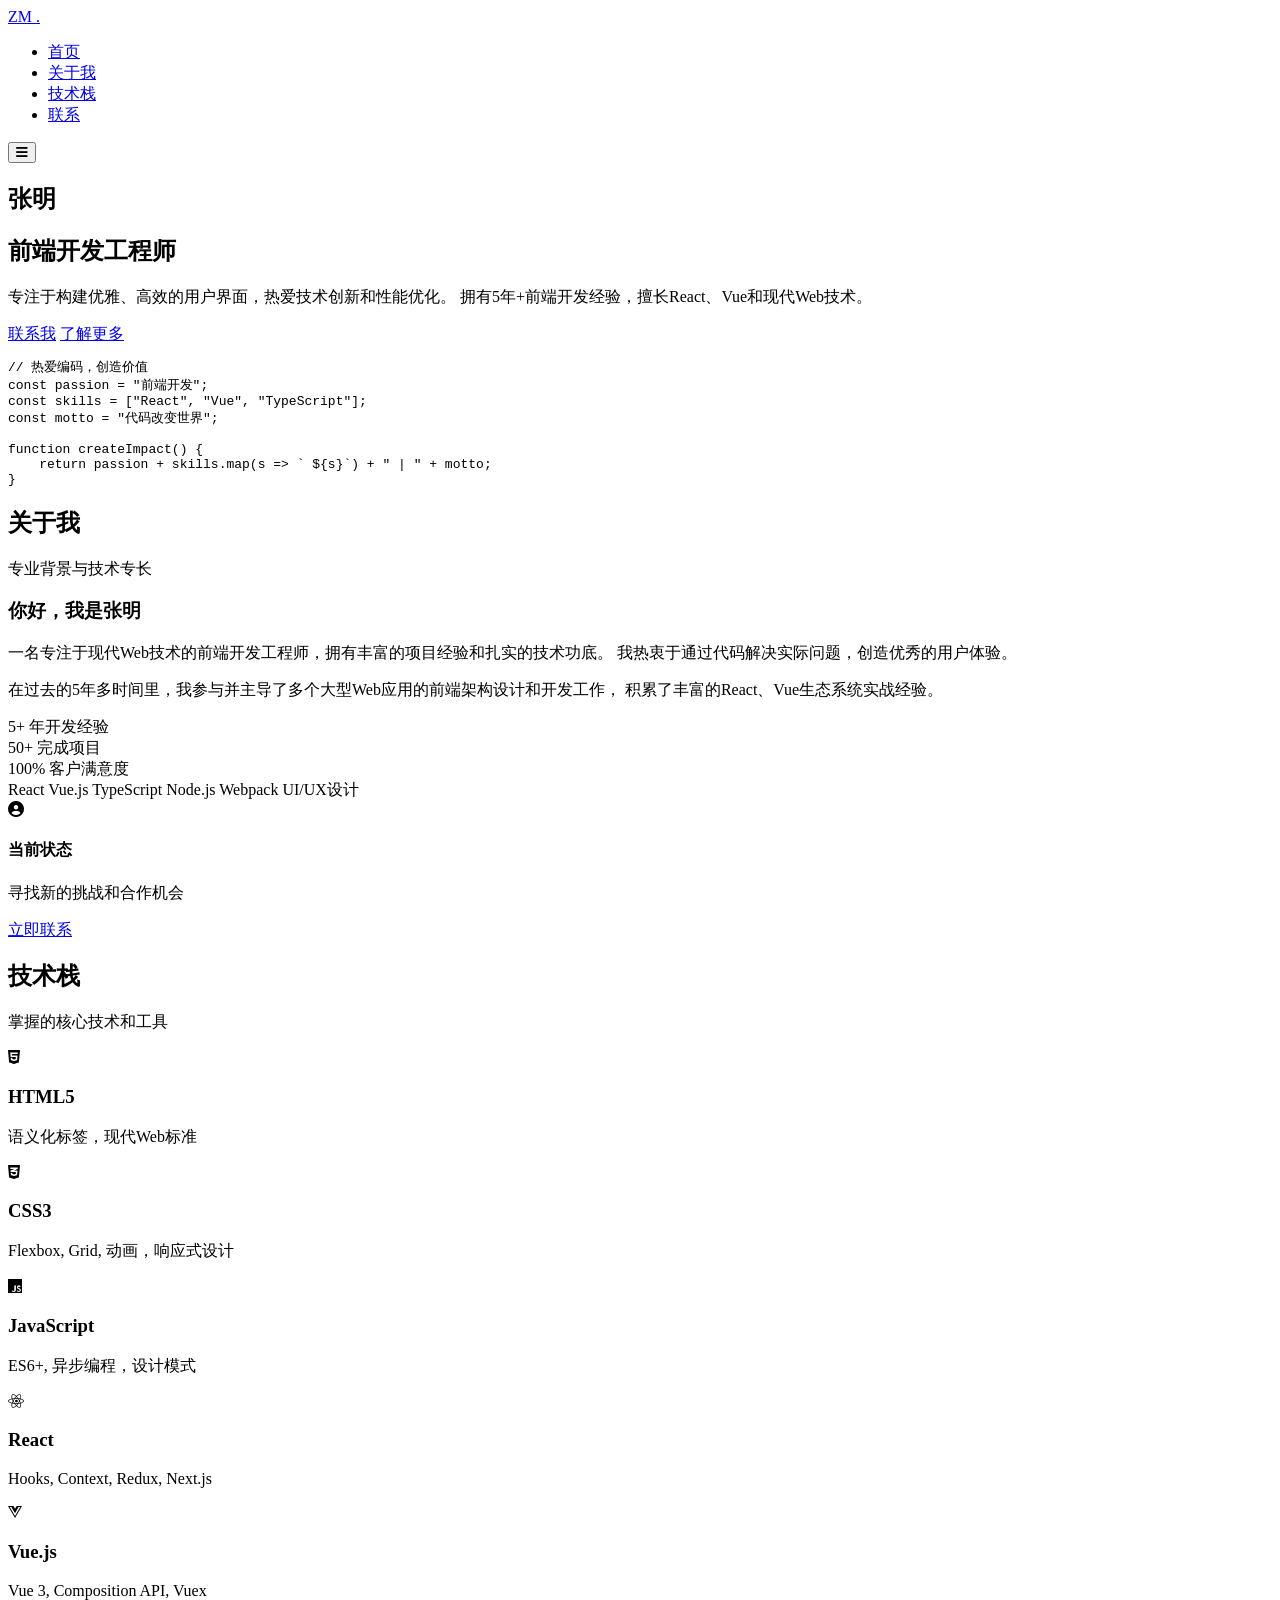
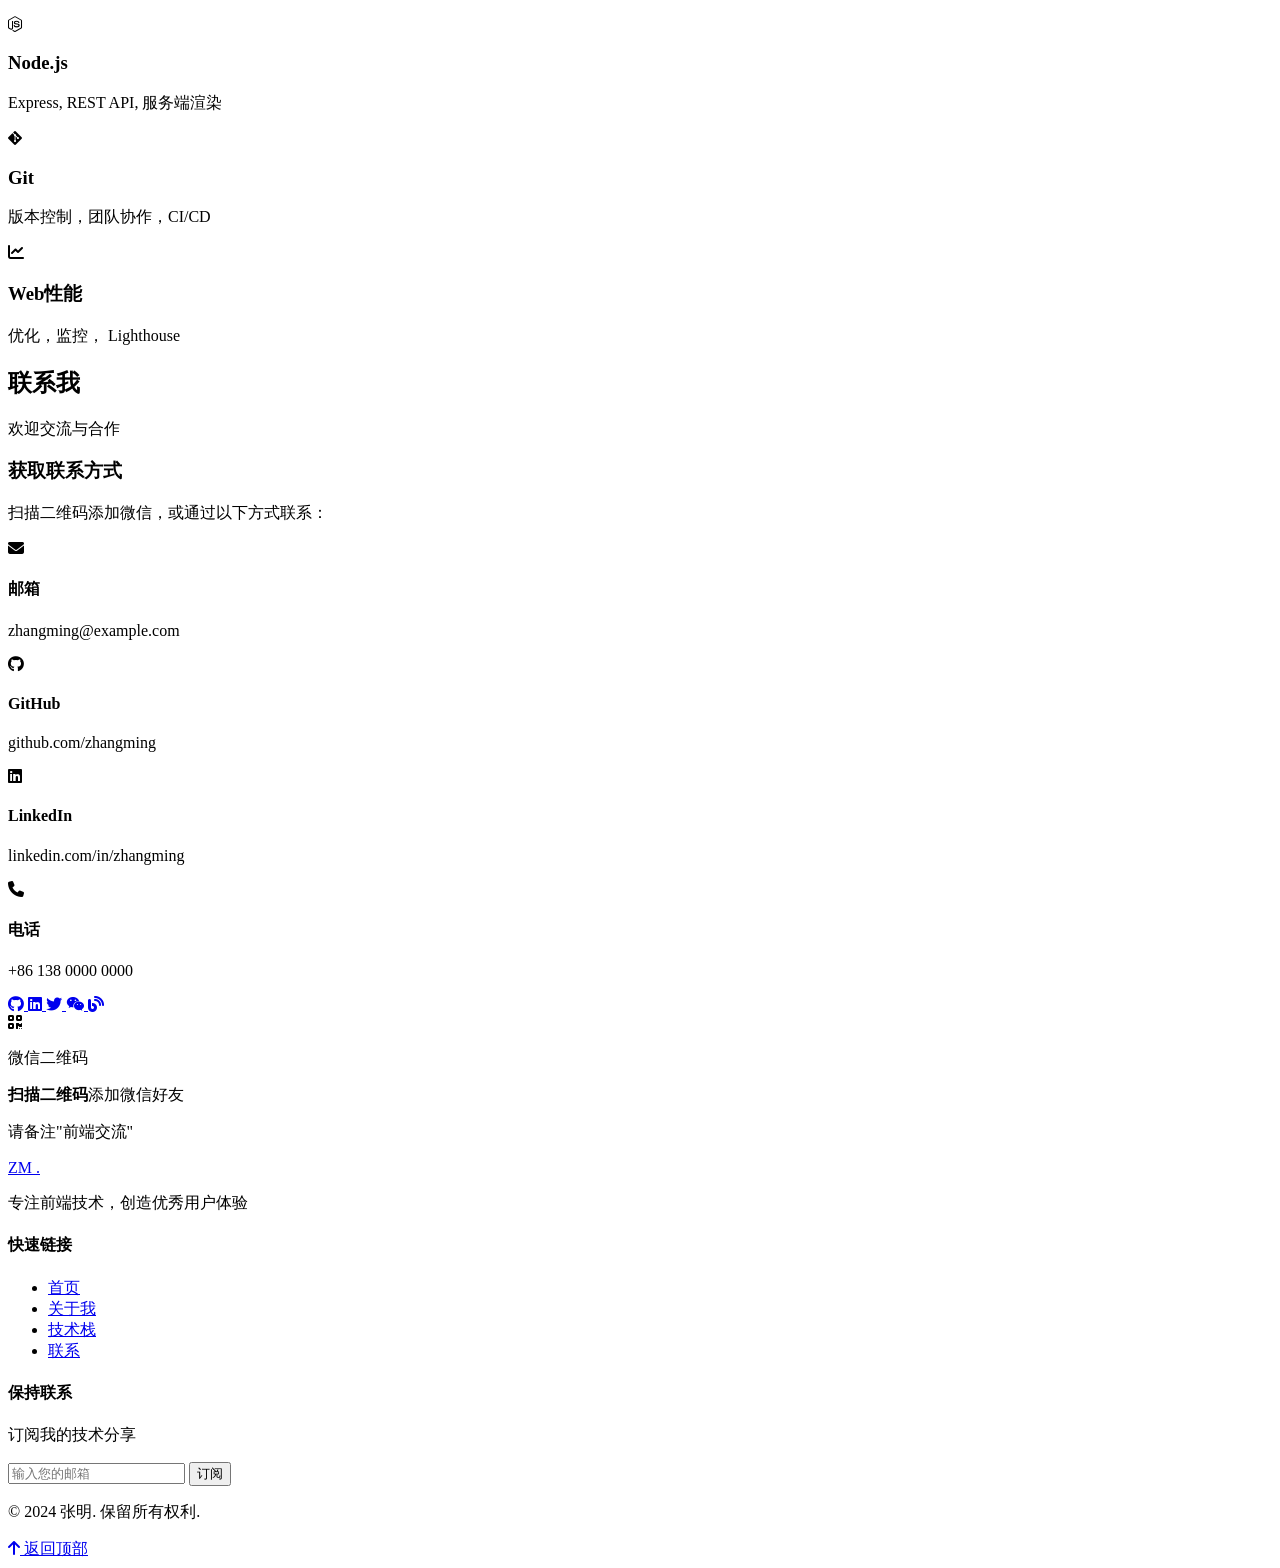
==== index.html @ f24fce8e "添加 index.html 文件" ====
<!DOCTYPE html>
<html lang="zh-CN">
<head>
    <meta charset="UTF-8">
    <meta name="viewport" content="width=device-width, initial-scale=1.0">
    <title>张明 - 前端开发工程师</title>
    <meta name="description" content="专业前端开发工程师的个人主页，展示技术能力和项目经验">
    <meta name="keywords" content="前端开发,JavaScript,React,Vue,HTML,CSS,程序员">
    <link rel="stylesheet" href="style.css">
    <link rel="stylesheet" href="https://cdnjs.cloudflare.com/ajax/libs/font-awesome/6.4.0/css/all.min.css">
    <link rel="preconnect" href="https://fonts.googleapis.com">
    <link rel="preconnect" href="https://fonts.gstatic.com" crossorigin>
    <link href="https://fonts.googleapis.com/css2?family=Inter:wght@300;400;500;600;700&family=Roboto+Mono:wght@300;400;500&display=swap" rel="stylesheet">
    <link rel="icon" type="image/x-icon" href="favicon.ico">
</head>
<body>
    <!-- 导航栏 -->
    <nav class="navbar">
        <div class="container">
            <a href="#" class="logo">
                <span class="logo-text">ZM</span>
                <span class="logo-dot">.</span>
            </a>
            <ul class="nav-menu">
                <li><a href="#home" class="nav-link">首页</a></li>
                <li><a href="#about" class="nav-link">关于我</a></li>
                <li><a href="#skills" class="nav-link">技术栈</a></li>
                <li><a href="#contact" class="nav-link">联系</a></li>
            </ul>
            <button class="menu-toggle" aria-label="切换导航菜单">
                <i class="fas fa-bars"></i>
            </button>
        </div>
    </nav>

    <!-- 英雄区域 -->
    <section id="home" class="hero">
        <div class="container">
            <div class="hero-content">
                <h1 class="hero-title">张明</h1>
                <h2 class="hero-subtitle">前端开发工程师</h2>
                <p class="hero-description">
                    专注于构建优雅、高效的用户界面，热爱技术创新和性能优化。
                    拥有5年+前端开发经验，擅长React、Vue和现代Web技术。
                </p>
                <div class="hero-buttons">
                    <a href="#contact" class="btn btn-primary">联系我</a>
                    <a href="#about" class="btn btn-secondary">了解更多</a>
                </div>
            </div>
            <div class="hero-visual">
                <div class="code-snippet">
                    <pre><code class="language-javascript">// 热爱编码，创造价值
const passion = "前端开发";
const skills = ["React", "Vue", "TypeScript"];
const motto = "代码改变世界";

function createImpact() {
    return passion + skills.map(s => ` ${s}`) + " | " + motto;
}</code></pre>
                </div>
            </div>
        </div>
    </section>

    <!-- 自我介绍板块 -->
    <section id="about" class="about section">
        <div class="container">
            <div class="section-header">
                <h2 class="section-title">关于我</h2>
                <p class="section-subtitle">专业背景与技术专长</p>
            </div>
            <div class="about-content">
                <div class="about-text">
                    <h3>你好，我是张明</h3>
                    <p>
                        一名专注于现代Web技术的前端开发工程师，拥有丰富的项目经验和扎实的技术功底。
                        我热衷于通过代码解决实际问题，创造优秀的用户体验。
                    </p>
                    <p>
                        在过去的5年多时间里，我参与并主导了多个大型Web应用的前端架构设计和开发工作，
                        积累了丰富的React、Vue生态系统实战经验。
                    </p>
                    <div class="about-stats">
                        <div class="stat">
                            <span class="stat-number">5+</span>
                            <span class="stat-label">年开发经验</span>
                        </div>
                        <div class="stat">
                            <span class="stat-number">50+</span>
                            <span class="stat-label">完成项目</span>
                        </div>
                        <div class="stat">
                            <span class="stat-number">100%</span>
                            <span class="stat-label">客户满意度</span>
                        </div>
                    </div>
                    <div class="about-skills">
                        <span class="skill-tag">React</span>
                        <span class="skill-tag">Vue.js</span>
                        <span class="skill-tag">TypeScript</span>
                        <span class="skill-tag">Node.js</span>
                        <span class="skill-tag">Webpack</span>
                        <span class="skill-tag">UI/UX设计</span>
                    </div>
                </div>
                <div class="about-image">
                    <div class="avatar-container">
                        <div class="avatar-placeholder">
                            <i class="fas fa-user-circle"></i>
                        </div>
                        <div class="avatar-info">
                            <h4>当前状态</h4>
                            <p>寻找新的挑战和合作机会</p>
                            <a href="#contact" class="btn btn-small">立即联系</a>
                        </div>
                    </div>
                </div>
            </div>
        </div>
    </section>

    <!-- 技术栈展示 -->
    <section id="skills" class="skills section">
        <div class="container">
            <div class="section-header">
                <h2 class="section-title">技术栈</h2>
                <p class="section-subtitle">掌握的核心技术和工具</p>
            </div>
            <div class="skills-grid">
                <div class="skill-card">
                    <div class="skill-icon">
                        <i class="fab fa-html5"></i>
                    </div>
                    <h3 class="skill-name">HTML5</h3>
                    <p class="skill-description">语义化标签，现代Web标准</p>
                    <div class="skill-level">
                        <div class="level-bar" style="width: 95%"></div>
                    </div>
                </div>
                <div class="skill-card">
                    <div class="skill-icon">
                        <i class="fab fa-css3-alt"></i>
                    </div>
                    <h3 class="skill-name">CSS3</h3>
                    <p class="skill-description">Flexbox, Grid, 动画，响应式设计</p>
                    <div class="skill-level">
                        <div class="level-bar" style="width: 90%"></div>
                    </div>
                </div>
                <div class="skill-card">
                    <div class="skill-icon">
                        <i class="fab fa-js"></i>
                    </div>
                    <h3 class="skill-name">JavaScript</h3>
                    <p class="skill-description">ES6+, 异步编程，设计模式</p>
                    <div class="skill-level">
                        <div class="level-bar" style="width: 92%"></div>
                    </div>
                </div>
                <div class="skill-card">
                    <div class="skill-icon">
                        <i class="fab fa-react"></i>
                    </div>
                    <h3 class="skill-name">React</h3>
                    <p class="skill-description">Hooks, Context, Redux, Next.js</p>
                    <div class="skill-level">
                        <div class="level-bar" style="width: 88%"></div>
                    </div>
                </div>
                <div class="skill-card">
                    <div class="skill-icon">
                        <i class="fab fa-vuejs"></i>
                    </div>
                    <h3 class="skill-name">Vue.js</h3>
                    <p class="skill-description">Vue 3, Composition API, Vuex</p>
                    <div class="skill-level">
                        <div class="level-bar" style="width: 85%"></div>
                    </div>
                </div>
                <div class="skill-card">
                    <div class="skill-icon">
                        <i class="fab fa-node-js"></i>
                    </div>
                    <h3 class="skill-name">Node.js</h3>
                    <p class="skill-description">Express, REST API, 服务端渲染</p>
                    <div class="skill-level">
                        <div class="level-bar" style="width: 80%"></div>
                    </div>
                </div>
                <div class="skill-card">
                    <div class="skill-icon">
                        <i class="fab fa-git-alt"></i>
                    </div>
                    <h3 class="skill-name">Git</h3>
                    <p class="skill-description">版本控制，团队协作，CI/CD</p>
                    <div class="skill-level">
                        <div class="level-bar" style="width: 90%"></div>
                    </div>
                </div>
                <div class="skill-card">
                    <div class="skill-icon">
                        <i class="fas fa-chart-line"></i>
                    </div>
                    <h3 class="skill-name">Web性能</h3>
                    <p class="skill-description">优化，监控， Lighthouse</p>
                    <div class="skill-level">
                        <div class="level-bar" style="width: 85%"></div>
                    </div>
                </div>
            </div>
        </div>
    </section>

    <!-- 联系方式 -->
    <section id="contact" class="contact section">
        <div class="container">
            <div class="section-header">
                <h2 class="section-title">联系我</h2>
                <p class="section-subtitle">欢迎交流与合作</p>
            </div>
            <div class="contact-content">
                <div class="contact-info">
                    <h3>获取联系方式</h3>
                    <p>扫描二维码添加微信，或通过以下方式联系：</p>
                    <div class="contact-methods">
                        <div class="contact-method">
                            <i class="fas fa-envelope"></i>
                            <div>
                                <h4>邮箱</h4>
                                <p>zhangming@example.com</p>
                            </div>
                        </div>
                        <div class="contact-method">
                            <i class="fab fa-github"></i>
                            <div>
                                <h4>GitHub</h4>
                                <p>github.com/zhangming</p>
                            </div>
                        </div>
                        <div class="contact-method">
                            <i class="fab fa-linkedin"></i>
                            <div>
                                <h4>LinkedIn</h4>
                                <p>linkedin.com/in/zhangming</p>
                            </div>
                        </div>
                        <div class="contact-method">
                            <i class="fas fa-phone"></i>
                            <div>
                                <h4>电话</h4>
                                <p>+86 138 0000 0000</p>
                            </div>
                        </div>
                    </div>
                    <div class="social-links">
                        <a href="#" class="social-link" aria-label="GitHub">
                            <i class="fab fa-github"></i>
                        </a>
                        <a href="#" class="social-link" aria-label="LinkedIn">
                            <i class="fab fa-linkedin"></i>
                        </a>
                        <a href="#" class="social-link" aria-label="Twitter">
                            <i class="fab fa-twitter"></i>
                        </a>
                        <a href="#" class="social-link" aria-label="WeChat">
                            <i class="fab fa-weixin"></i>
                        </a>
                        <a href="#" class="social-link" aria-label="Blog">
                            <i class="fas fa-blog"></i>
                        </a>
                    </div>
                </div>
                <div class="contact-qrcode">
                    <div class="qrcode-container">
                        <div class="qrcode-placeholder">
                            <i class="fas fa-qrcode"></i>
                            <p>微信二维码</p>
                        </div>
                        <div class="qrcode-instruction">
                            <p><strong>扫描二维码</strong>添加微信好友</p>
                            <p>请备注"前端交流"</p>
                        </div>
                    </div>
                </div>
            </div>
        </div>
    </section>

    <!-- 页脚 -->
    <footer class="footer">
        <div class="container">
            <div class="footer-content">
                <div class="footer-logo">
                    <a href="#" class="logo">
                        <span class="logo-text">ZM</span>
                        <span class="logo-dot">.</span>
                    </a>
                    <p>专注前端技术，创造优秀用户体验</p>
                </div>
                <div class="footer-links">
                    <h4>快速链接</h4>
                    <ul>
                        <li><a href="#home">首页</a></li>
                        <li><a href="#about">关于我</a></li>
                        <li><a href="#skills">技术栈</a></li>
                        <li><a href="#contact">联系</a></li>
                    </ul>
                </div>
                <div class="footer-newsletter">
                    <h4>保持联系</h4>
                    <p>订阅我的技术分享</p>
                    <form class="newsletter-form">
                        <input type="email" placeholder="输入您的邮箱" required>
                        <button type="submit">订阅</button>
                    </form>
                </div>
            </div>
            <div class="footer-bottom">
                <p>&copy; 2024 张明. 保留所有权利.</p>
                <a href="#home" class="back-to-top">
                    <i class="fas fa-arrow-up"></i> 返回顶部
                </a>
            </div>
        </div>
    </footer>

    <script src="script.js"></script>
</body>
</html>
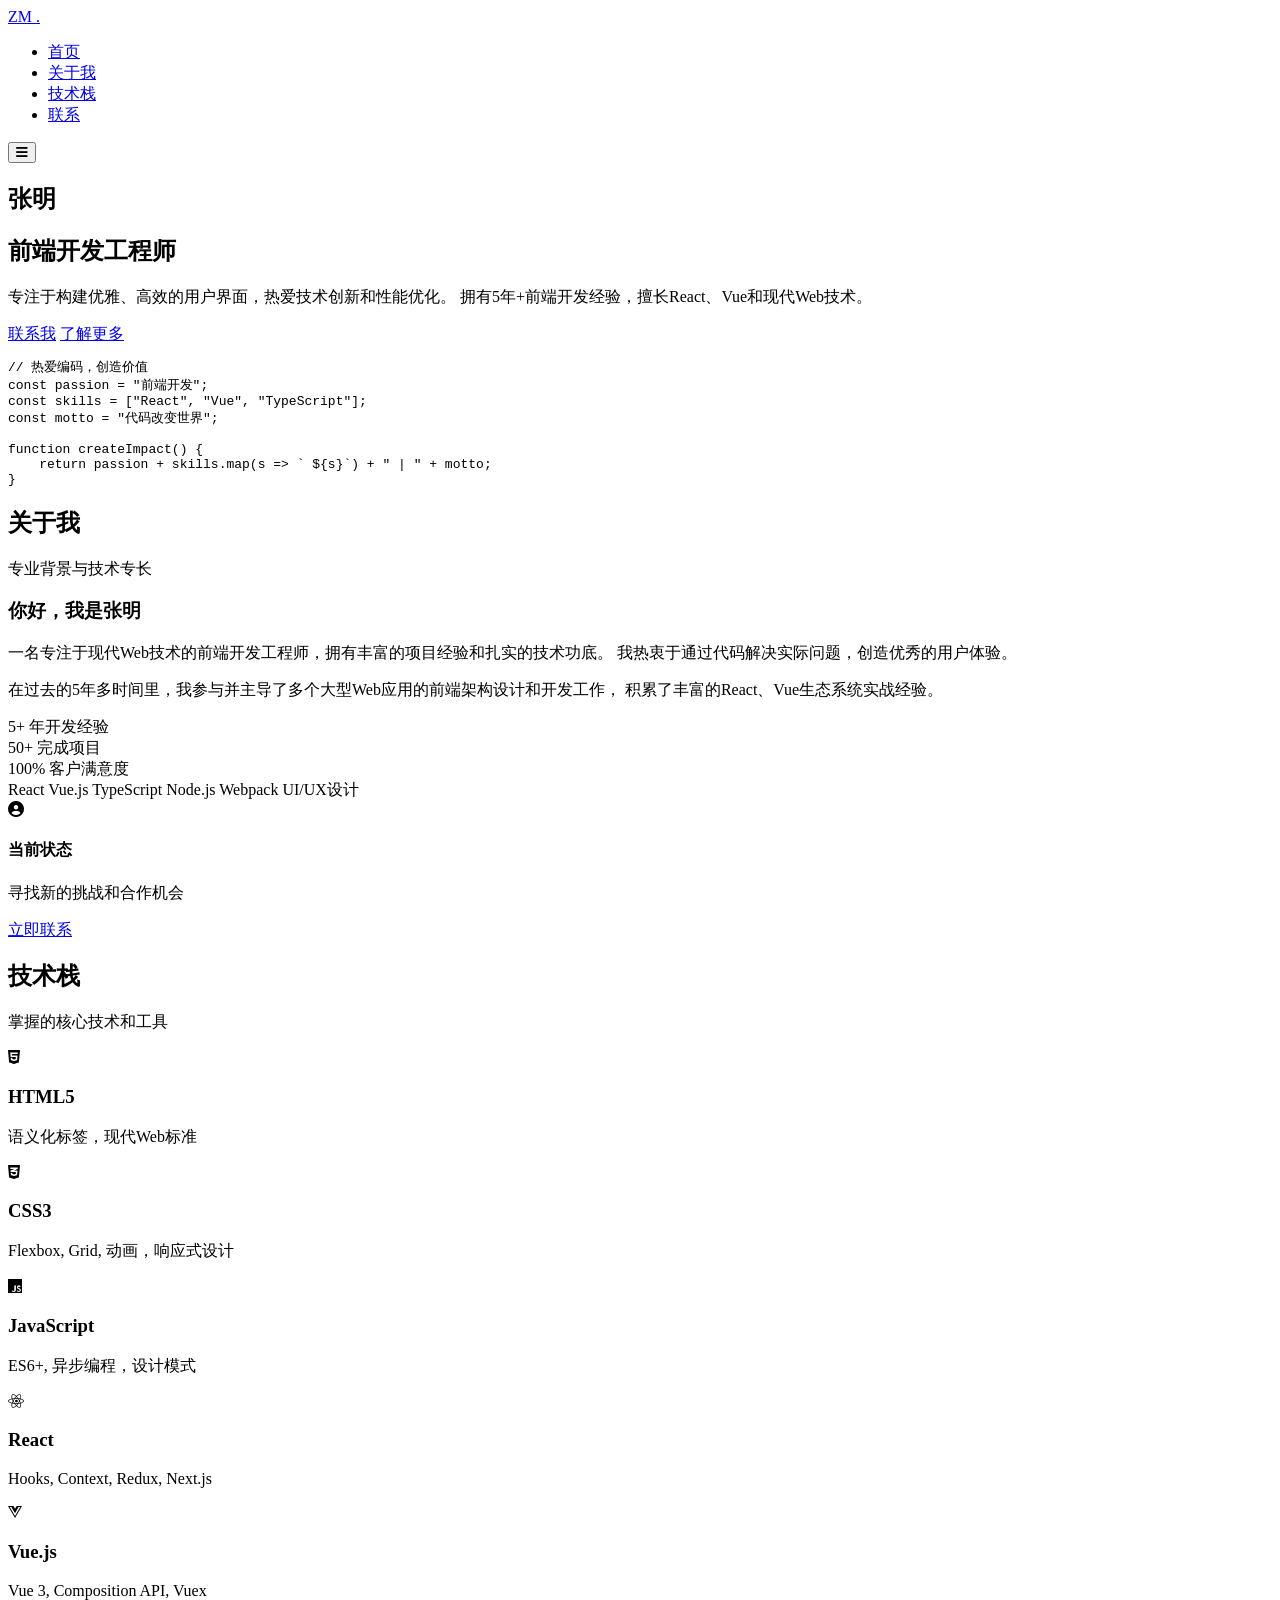
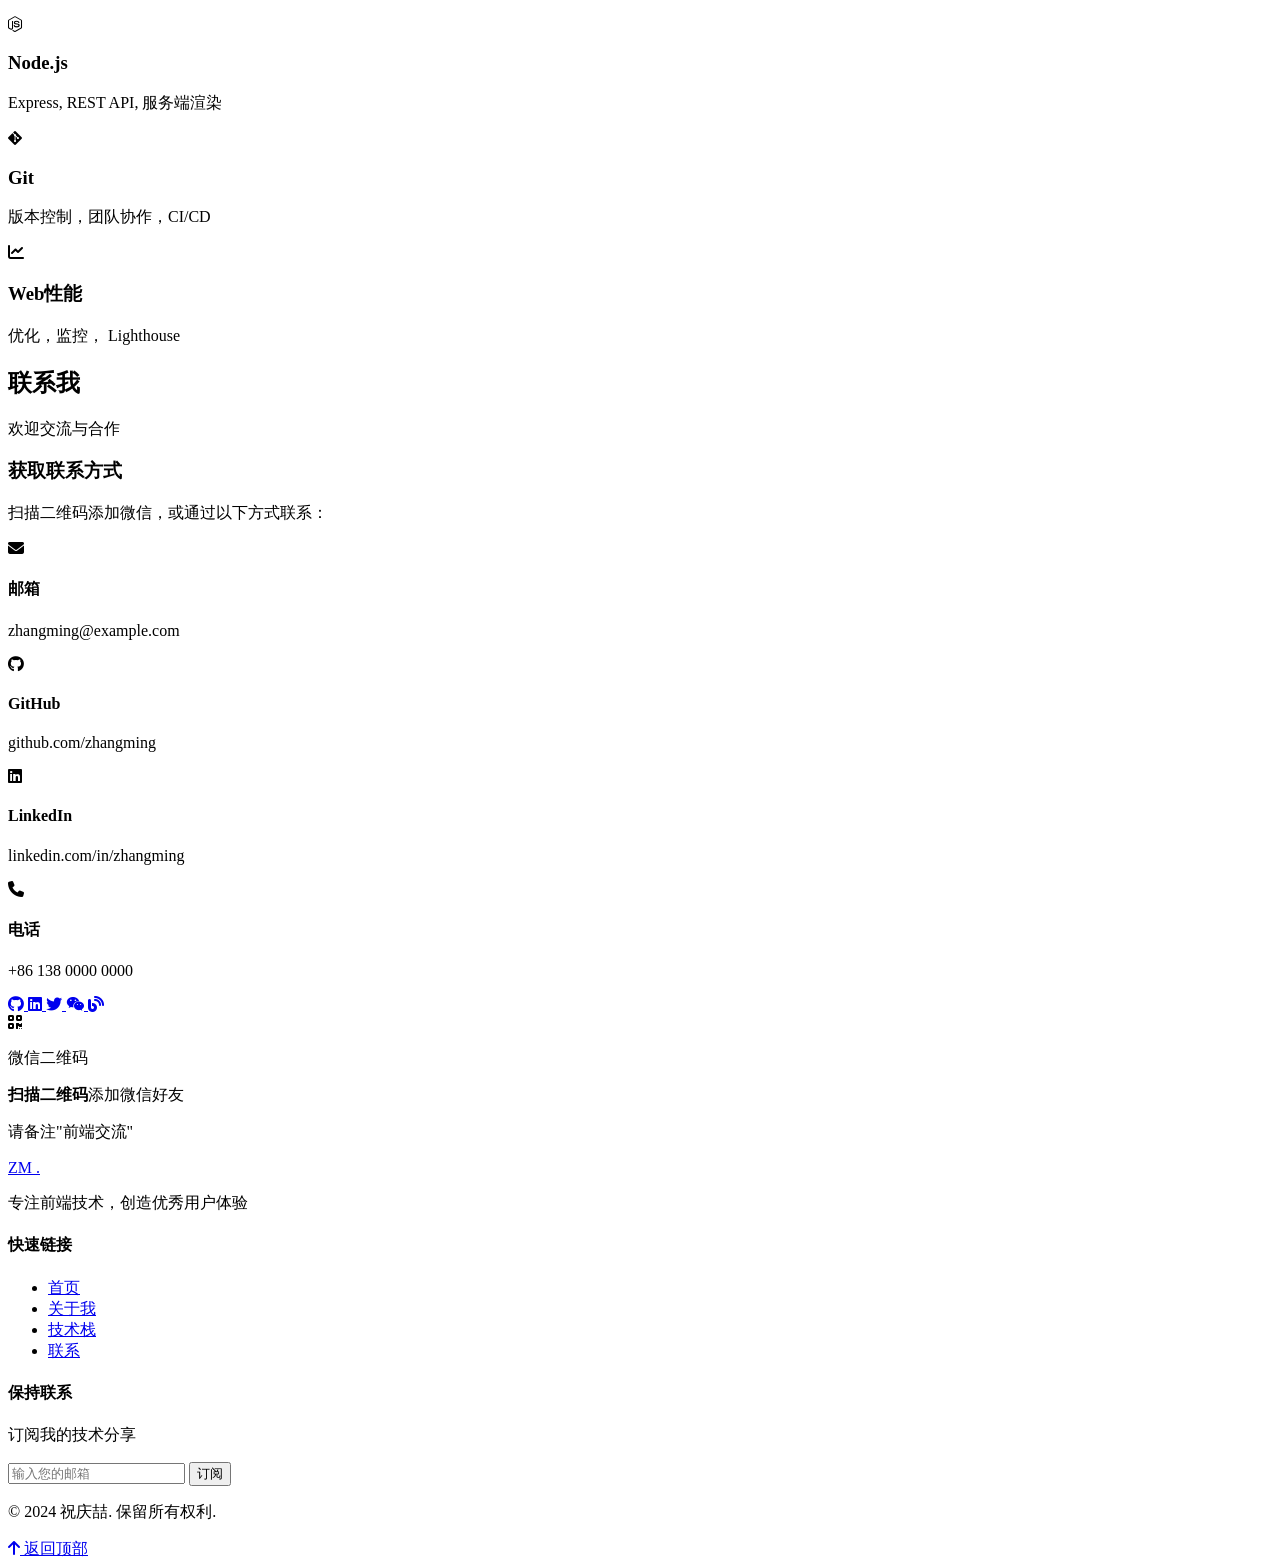
==== commit 11c1b285: "Update title and footer name in index.html" ====
--- a/index.html
+++ b/index.html
@@ -3,7 +3,7 @@
 <head>
     <meta charset="UTF-8">
     <meta name="viewport" content="width=device-width, initial-scale=1.0">
-    <title>张明 - 前端开发工程师</title>
+    <title>祝庆喆 - 前端开发工程师</title>
     <meta name="description" content="专业前端开发工程师的个人主页，展示技术能力和项目经验">
     <meta name="keywords" content="前端开发,JavaScript,React,Vue,HTML,CSS,程序员">
     <link rel="stylesheet" href="style.css">
@@ -317,7 +317,7 @@
                 </div>
             </div>
             <div class="footer-bottom">
-                <p>&copy; 2024 张明. 保留所有权利.</p>
+                <p>&copy; 2024 祝庆喆. 保留所有权利.</p>
                 <a href="#home" class="back-to-top">
                     <i class="fas fa-arrow-up"></i> 返回顶部
                 </a>
@@ -327,4 +327,4 @@
 
     <script src="script.js"></script>
 </body>
-</html>+</html>
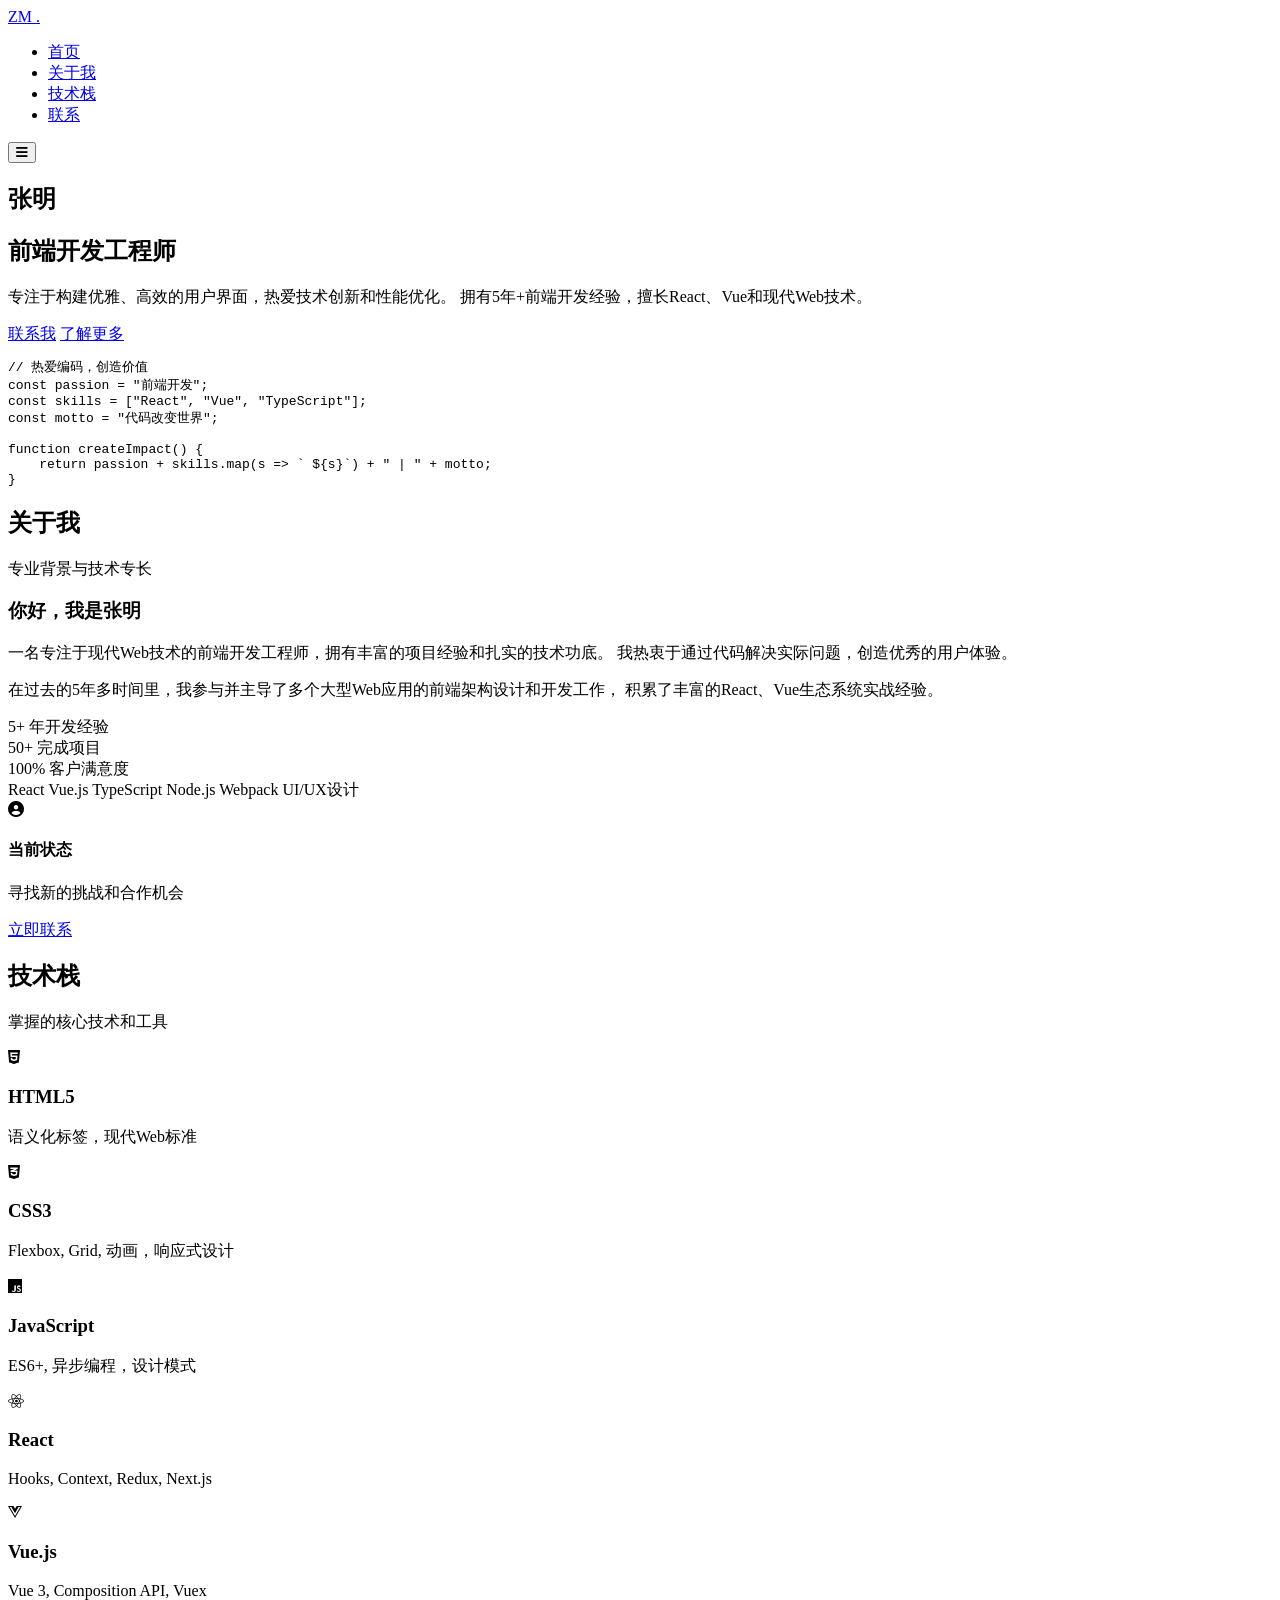
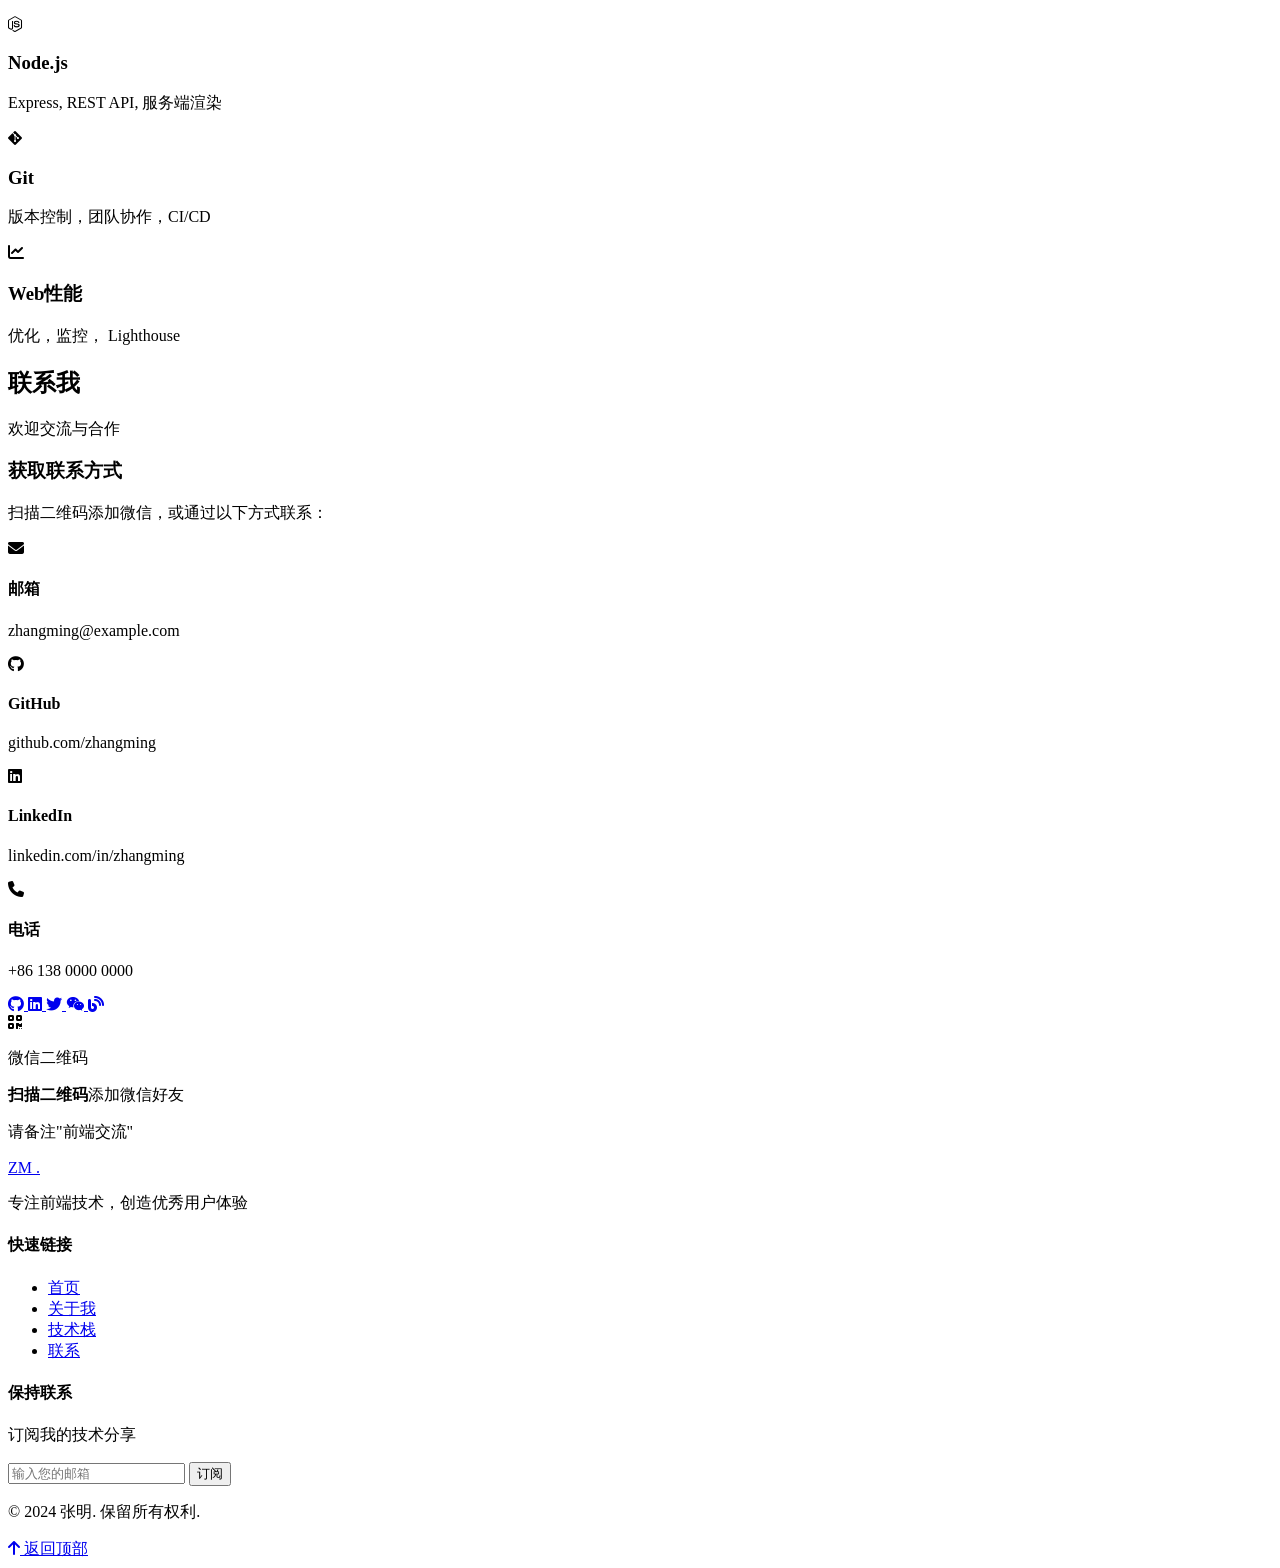
==== commit 02e5023a: "Update index.html" ====
--- a/index.html
+++ b/index.html
@@ -3,7 +3,7 @@
 <head>
     <meta charset="UTF-8">
     <meta name="viewport" content="width=device-width, initial-scale=1.0">
-    <title>祝庆喆 - 前端开发工程师</title>
+    <title>张明 - 前端开发工程师</title>
     <meta name="description" content="专业前端开发工程师的个人主页，展示技术能力和项目经验">
     <meta name="keywords" content="前端开发,JavaScript,React,Vue,HTML,CSS,程序员">
     <link rel="stylesheet" href="style.css">
@@ -317,7 +317,7 @@
                 </div>
             </div>
             <div class="footer-bottom">
-                <p>&copy; 2024 祝庆喆. 保留所有权利.</p>
+                <p>&copy; 2024 张明. 保留所有权利.</p>
                 <a href="#home" class="back-to-top">
                     <i class="fas fa-arrow-up"></i> 返回顶部
                 </a>
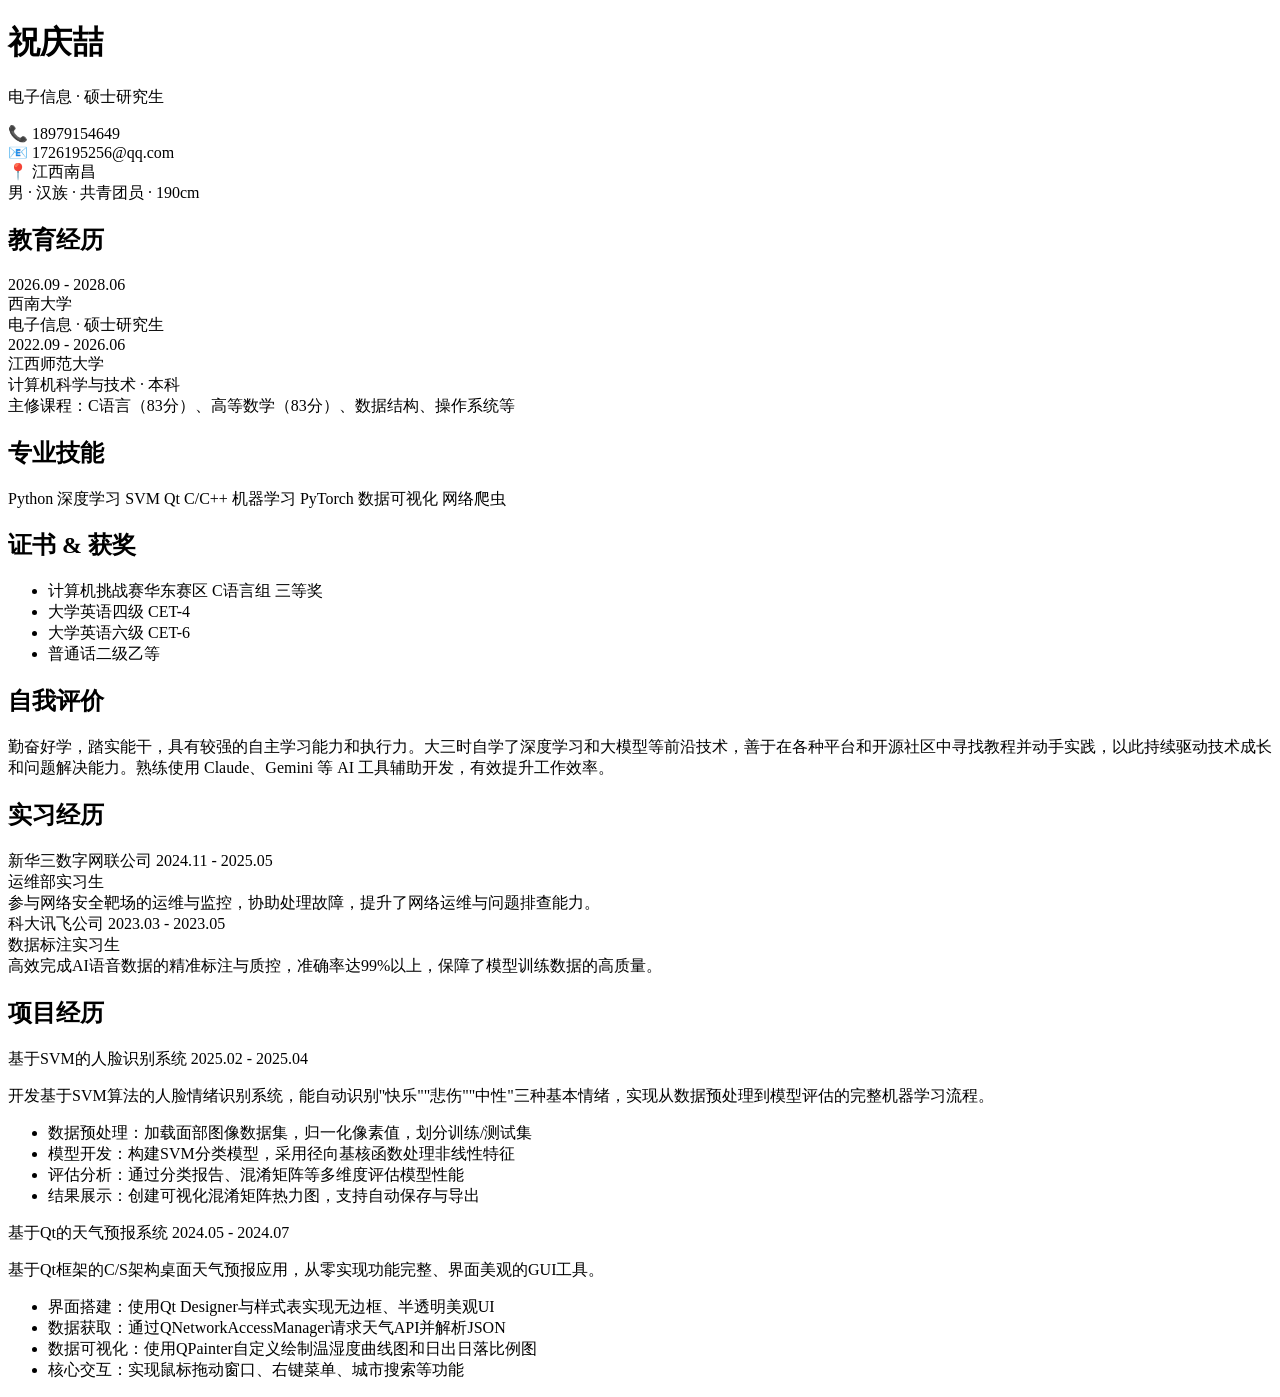
==== commit e96d2355: "完成个人简历页面" ====
--- a/index.html
+++ b/index.html
@@ -3,328 +3,150 @@
 <head>
     <meta charset="UTF-8">
     <meta name="viewport" content="width=device-width, initial-scale=1.0">
-    <title>张明 - 前端开发工程师</title>
-    <meta name="description" content="专业前端开发工程师的个人主页，展示技术能力和项目经验">
-    <meta name="keywords" content="前端开发,JavaScript,React,Vue,HTML,CSS,程序员">
+    <title>祝庆喆 - 个人简历</title>
     <link rel="stylesheet" href="style.css">
-    <link rel="stylesheet" href="https://cdnjs.cloudflare.com/ajax/libs/font-awesome/6.4.0/css/all.min.css">
-    <link rel="preconnect" href="https://fonts.googleapis.com">
-    <link rel="preconnect" href="https://fonts.gstatic.com" crossorigin>
-    <link href="https://fonts.googleapis.com/css2?family=Inter:wght@300;400;500;600;700&family=Roboto+Mono:wght@300;400;500&display=swap" rel="stylesheet">
-    <link rel="icon" type="image/x-icon" href="favicon.ico">
 </head>
 <body>
-    <!-- 导航栏 -->
-    <nav class="navbar">
-        <div class="container">
-            <a href="#" class="logo">
-                <span class="logo-text">ZM</span>
-                <span class="logo-dot">.</span>
-            </a>
-            <ul class="nav-menu">
-                <li><a href="#home" class="nav-link">首页</a></li>
-                <li><a href="#about" class="nav-link">关于我</a></li>
-                <li><a href="#skills" class="nav-link">技术栈</a></li>
-                <li><a href="#contact" class="nav-link">联系</a></li>
-            </ul>
-            <button class="menu-toggle" aria-label="切换导航菜单">
-                <i class="fas fa-bars"></i>
-            </button>
-        </div>
-    </nav>
-
-    <!-- 英雄区域 -->
-    <section id="home" class="hero">
-        <div class="container">
-            <div class="hero-content">
-                <h1 class="hero-title">张明</h1>
-                <h2 class="hero-subtitle">前端开发工程师</h2>
-                <p class="hero-description">
-                    专注于构建优雅、高效的用户界面，热爱技术创新和性能优化。
-                    拥有5年+前端开发经验，擅长React、Vue和现代Web技术。
-                </p>
-                <div class="hero-buttons">
-                    <a href="#contact" class="btn btn-primary">联系我</a>
-                    <a href="#about" class="btn btn-secondary">了解更多</a>
+    <div class="resume-container">
+        <!-- 头部 -->
+        <header class="resume-header">
+            <div class="header-left">
+                <h1 class="name">祝庆喆</h1>
+                <p class="subtitle">电子信息 · 硕士研究生</p>
+            </div>
+            <div class="header-right">
+                <div class="info-item">
+                    <span class="info-icon">📞</span>
+                    <span>18979154649</span>
+                </div>
+                <div class="info-item">
+                    <span class="info-icon">📧</span>
+                    <span>1726195256@qq.com</span>
+                </div>
+                <div class="info-item">
+                    <span class="info-icon">📍</span>
+                    <span>江西南昌</span>
+                </div>
+                <div class="info-item">
+                    <span class="info-text">男 · 汉族 · 共青团员 · 190cm</span>
                 </div>
             </div>
-            <div class="hero-visual">
-                <div class="code-snippet">
-                    <pre><code class="language-javascript">// 热爱编码，创造价值
-const passion = "前端开发";
-const skills = ["React", "Vue", "TypeScript"];
-const motto = "代码改变世界";
+        </header>
 
-function createImpact() {
-    return passion + skills.map(s => ` ${s}`) + " | " + motto;
-}</code></pre>
-                </div>
+        <div class="resume-body">
+            <!-- 左侧 -->
+            <div class="resume-left">
+                <!-- 教育经历 -->
+                <section class="section">
+                    <h2 class="section-title">教育经历</h2>
+                    <div class="edu-item">
+                        <div class="edu-period">2026.09 - 2028.06</div>
+                        <div class="edu-school">西南大学</div>
+                        <div class="edu-major">电子信息 · 硕士研究生</div>
+                    </div>
+                    <div class="edu-item">
+                        <div class="edu-period">2022.09 - 2026.06</div>
+                        <div class="edu-school">江西师范大学</div>
+                        <div class="edu-major">计算机科学与技术 · 本科</div>
+                        <div class="edu-courses">主修课程：C语言（83分）、高等数学（83分）、数据结构、操作系统等</div>
+                    </div>
+                </section>
+
+                <!-- 技能 -->
+                <section class="section">
+                    <h2 class="section-title">专业技能</h2>
+                    <div class="skills-tags">
+                        <span class="skill-tag">Python</span>
+                        <span class="skill-tag">深度学习</span>
+                        <span class="skill-tag">SVM</span>
+                        <span class="skill-tag">Qt</span>
+                        <span class="skill-tag">C/C++</span>
+                        <span class="skill-tag">机器学习</span>
+                        <span class="skill-tag">PyTorch</span>
+                        <span class="skill-tag">数据可视化</span>
+                        <span class="skill-tag">网络爬虫</span>
+                    </div>
+                </section>
+
+                <!-- 证书/获奖 -->
+                <section class="section">
+                    <h2 class="section-title">证书 & 获奖</h2>
+                    <ul class="award-list">
+                        <li>计算机挑战赛华东赛区 C语言组 三等奖</li>
+                        <li>大学英语四级 CET-4</li>
+                        <li>大学英语六级 CET-6</li>
+                        <li>普通话二级乙等</li>
+                    </ul>
+                </section>
+            </div>
+
+            <!-- 右侧 -->
+            <div class="resume-right">
+                <!-- 自我评价 -->
+                <section class="section">
+                    <h2 class="section-title">自我评价</h2>
+                    <div class="self-eval">
+                        <p>勤奋好学，踏实能干，具有较强的自主学习能力和执行力。大三时自学了深度学习和大模型等前沿技术，善于在各种平台和开源社区中寻找教程并动手实践，以此持续驱动技术成长和问题解决能力。熟练使用 Claude、Gemini 等 AI 工具辅助开发，有效提升工作效率。</p>
+                    </div>
+                </section>
+
+                <!-- 实习/工作经历 -->
+                <section class="section">
+                    <h2 class="section-title">实习经历</h2>
+                    <div class="timeline-item">
+                        <div class="timeline-header">
+                            <span class="timeline-title">新华三数字网联公司</span>
+                            <span class="timeline-date">2024.11 - 2025.05</span>
+                        </div>
+                        <div class="timeline-sub">运维部实习生</div>
+                        <div class="timeline-desc">参与网络安全靶场的运维与监控，协助处理故障，提升了网络运维与问题排查能力。</div>
+                    </div>
+                    <div class="timeline-item">
+                        <div class="timeline-header">
+                            <span class="timeline-title">科大讯飞公司</span>
+                            <span class="timeline-date">2023.03 - 2023.05</span>
+                        </div>
+                        <div class="timeline-sub">数据标注实习生</div>
+                        <div class="timeline-desc">高效完成AI语音数据的精准标注与质控，准确率达99%以上，保障了模型训练数据的高质量。</div>
+                    </div>
+                </section>
+
+                <!-- 项目经历 -->
+                <section class="section">
+                    <h2 class="section-title">项目经历</h2>
+                    <div class="timeline-item">
+                        <div class="timeline-header">
+                            <span class="timeline-title">基于SVM的人脸识别系统</span>
+                            <span class="timeline-date">2025.02 - 2025.04</span>
+                        </div>
+                        <div class="timeline-desc">
+                            <p>开发基于SVM算法的人脸情绪识别系统，能自动识别"快乐""悲伤""中性"三种基本情绪，实现从数据预处理到模型评估的完整机器学习流程。</p>
+                            <ul class="project-detail">
+                                <li>数据预处理：加载面部图像数据集，归一化像素值，划分训练/测试集</li>
+                                <li>模型开发：构建SVM分类模型，采用径向基核函数处理非线性特征</li>
+                                <li>评估分析：通过分类报告、混淆矩阵等多维度评估模型性能</li>
+                                <li>结果展示：创建可视化混淆矩阵热力图，支持自动保存与导出</li>
+                            </ul>
+                        </div>
+                    </div>
+                    <div class="timeline-item">
+                        <div class="timeline-header">
+                            <span class="timeline-title">基于Qt的天气预报系统</span>
+                            <span class="timeline-date">2024.05 - 2024.07</span>
+                        </div>
+                        <div class="timeline-desc">
+                            <p>基于Qt框架的C/S架构桌面天气预报应用，从零实现功能完整、界面美观的GUI工具。</p>
+                            <ul class="project-detail">
+                                <li>界面搭建：使用Qt Designer与样式表实现无边框、半透明美观UI</li>
+                                <li>数据获取：通过QNetworkAccessManager请求天气API并解析JSON</li>
+                                <li>数据可视化：使用QPainter自定义绘制温湿度曲线图和日出日落比例图</li>
+                                <li>核心交互：实现鼠标拖动窗口、右键菜单、城市搜索等功能</li>
+                            </ul>
+                        </div>
+                    </div>
+                </section>
             </div>
         </div>
-    </section>
-
-    <!-- 自我介绍板块 -->
-    <section id="about" class="about section">
-        <div class="container">
-            <div class="section-header">
-                <h2 class="section-title">关于我</h2>
-                <p class="section-subtitle">专业背景与技术专长</p>
-            </div>
-            <div class="about-content">
-                <div class="about-text">
-                    <h3>你好，我是张明</h3>
-                    <p>
-                        一名专注于现代Web技术的前端开发工程师，拥有丰富的项目经验和扎实的技术功底。
-                        我热衷于通过代码解决实际问题，创造优秀的用户体验。
-                    </p>
-                    <p>
-                        在过去的5年多时间里，我参与并主导了多个大型Web应用的前端架构设计和开发工作，
-                        积累了丰富的React、Vue生态系统实战经验。
-                    </p>
-                    <div class="about-stats">
-                        <div class="stat">
-                            <span class="stat-number">5+</span>
-                            <span class="stat-label">年开发经验</span>
-                        </div>
-                        <div class="stat">
-                            <span class="stat-number">50+</span>
-                            <span class="stat-label">完成项目</span>
-                        </div>
-                        <div class="stat">
-                            <span class="stat-number">100%</span>
-                            <span class="stat-label">客户满意度</span>
-                        </div>
-                    </div>
-                    <div class="about-skills">
-                        <span class="skill-tag">React</span>
-                        <span class="skill-tag">Vue.js</span>
-                        <span class="skill-tag">TypeScript</span>
-                        <span class="skill-tag">Node.js</span>
-                        <span class="skill-tag">Webpack</span>
-                        <span class="skill-tag">UI/UX设计</span>
-                    </div>
-                </div>
-                <div class="about-image">
-                    <div class="avatar-container">
-                        <div class="avatar-placeholder">
-                            <i class="fas fa-user-circle"></i>
-                        </div>
-                        <div class="avatar-info">
-                            <h4>当前状态</h4>
-                            <p>寻找新的挑战和合作机会</p>
-                            <a href="#contact" class="btn btn-small">立即联系</a>
-                        </div>
-                    </div>
-                </div>
-            </div>
-        </div>
-    </section>
-
-    <!-- 技术栈展示 -->
-    <section id="skills" class="skills section">
-        <div class="container">
-            <div class="section-header">
-                <h2 class="section-title">技术栈</h2>
-                <p class="section-subtitle">掌握的核心技术和工具</p>
-            </div>
-            <div class="skills-grid">
-                <div class="skill-card">
-                    <div class="skill-icon">
-                        <i class="fab fa-html5"></i>
-                    </div>
-                    <h3 class="skill-name">HTML5</h3>
-                    <p class="skill-description">语义化标签，现代Web标准</p>
-                    <div class="skill-level">
-                        <div class="level-bar" style="width: 95%"></div>
-                    </div>
-                </div>
-                <div class="skill-card">
-                    <div class="skill-icon">
-                        <i class="fab fa-css3-alt"></i>
-                    </div>
-                    <h3 class="skill-name">CSS3</h3>
-                    <p class="skill-description">Flexbox, Grid, 动画，响应式设计</p>
-                    <div class="skill-level">
-                        <div class="level-bar" style="width: 90%"></div>
-                    </div>
-                </div>
-                <div class="skill-card">
-                    <div class="skill-icon">
-                        <i class="fab fa-js"></i>
-                    </div>
-                    <h3 class="skill-name">JavaScript</h3>
-                    <p class="skill-description">ES6+, 异步编程，设计模式</p>
-                    <div class="skill-level">
-                        <div class="level-bar" style="width: 92%"></div>
-                    </div>
-                </div>
-                <div class="skill-card">
-                    <div class="skill-icon">
-                        <i class="fab fa-react"></i>
-                    </div>
-                    <h3 class="skill-name">React</h3>
-                    <p class="skill-description">Hooks, Context, Redux, Next.js</p>
-                    <div class="skill-level">
-                        <div class="level-bar" style="width: 88%"></div>
-                    </div>
-                </div>
-                <div class="skill-card">
-                    <div class="skill-icon">
-                        <i class="fab fa-vuejs"></i>
-                    </div>
-                    <h3 class="skill-name">Vue.js</h3>
-                    <p class="skill-description">Vue 3, Composition API, Vuex</p>
-                    <div class="skill-level">
-                        <div class="level-bar" style="width: 85%"></div>
-                    </div>
-                </div>
-                <div class="skill-card">
-                    <div class="skill-icon">
-                        <i class="fab fa-node-js"></i>
-                    </div>
-                    <h3 class="skill-name">Node.js</h3>
-                    <p class="skill-description">Express, REST API, 服务端渲染</p>
-                    <div class="skill-level">
-                        <div class="level-bar" style="width: 80%"></div>
-                    </div>
-                </div>
-                <div class="skill-card">
-                    <div class="skill-icon">
-                        <i class="fab fa-git-alt"></i>
-                    </div>
-                    <h3 class="skill-name">Git</h3>
-                    <p class="skill-description">版本控制，团队协作，CI/CD</p>
-                    <div class="skill-level">
-                        <div class="level-bar" style="width: 90%"></div>
-                    </div>
-                </div>
-                <div class="skill-card">
-                    <div class="skill-icon">
-                        <i class="fas fa-chart-line"></i>
-                    </div>
-                    <h3 class="skill-name">Web性能</h3>
-                    <p class="skill-description">优化，监控， Lighthouse</p>
-                    <div class="skill-level">
-                        <div class="level-bar" style="width: 85%"></div>
-                    </div>
-                </div>
-            </div>
-        </div>
-    </section>
-
-    <!-- 联系方式 -->
-    <section id="contact" class="contact section">
-        <div class="container">
-            <div class="section-header">
-                <h2 class="section-title">联系我</h2>
-                <p class="section-subtitle">欢迎交流与合作</p>
-            </div>
-            <div class="contact-content">
-                <div class="contact-info">
-                    <h3>获取联系方式</h3>
-                    <p>扫描二维码添加微信，或通过以下方式联系：</p>
-                    <div class="contact-methods">
-                        <div class="contact-method">
-                            <i class="fas fa-envelope"></i>
-                            <div>
-                                <h4>邮箱</h4>
-                                <p>zhangming@example.com</p>
-                            </div>
-                        </div>
-                        <div class="contact-method">
-                            <i class="fab fa-github"></i>
-                            <div>
-                                <h4>GitHub</h4>
-                                <p>github.com/zhangming</p>
-                            </div>
-                        </div>
-                        <div class="contact-method">
-                            <i class="fab fa-linkedin"></i>
-                            <div>
-                                <h4>LinkedIn</h4>
-                                <p>linkedin.com/in/zhangming</p>
-                            </div>
-                        </div>
-                        <div class="contact-method">
-                            <i class="fas fa-phone"></i>
-                            <div>
-                                <h4>电话</h4>
-                                <p>+86 138 0000 0000</p>
-                            </div>
-                        </div>
-                    </div>
-                    <div class="social-links">
-                        <a href="#" class="social-link" aria-label="GitHub">
-                            <i class="fab fa-github"></i>
-                        </a>
-                        <a href="#" class="social-link" aria-label="LinkedIn">
-                            <i class="fab fa-linkedin"></i>
-                        </a>
-                        <a href="#" class="social-link" aria-label="Twitter">
-                            <i class="fab fa-twitter"></i>
-                        </a>
-                        <a href="#" class="social-link" aria-label="WeChat">
-                            <i class="fab fa-weixin"></i>
-                        </a>
-                        <a href="#" class="social-link" aria-label="Blog">
-                            <i class="fas fa-blog"></i>
-                        </a>
-                    </div>
-                </div>
-                <div class="contact-qrcode">
-                    <div class="qrcode-container">
-                        <div class="qrcode-placeholder">
-                            <i class="fas fa-qrcode"></i>
-                            <p>微信二维码</p>
-                        </div>
-                        <div class="qrcode-instruction">
-                            <p><strong>扫描二维码</strong>添加微信好友</p>
-                            <p>请备注"前端交流"</p>
-                        </div>
-                    </div>
-                </div>
-            </div>
-        </div>
-    </section>
-
-    <!-- 页脚 -->
-    <footer class="footer">
-        <div class="container">
-            <div class="footer-content">
-                <div class="footer-logo">
-                    <a href="#" class="logo">
-                        <span class="logo-text">ZM</span>
-                        <span class="logo-dot">.</span>
-                    </a>
-                    <p>专注前端技术，创造优秀用户体验</p>
-                </div>
-                <div class="footer-links">
-                    <h4>快速链接</h4>
-                    <ul>
-                        <li><a href="#home">首页</a></li>
-                        <li><a href="#about">关于我</a></li>
-                        <li><a href="#skills">技术栈</a></li>
-                        <li><a href="#contact">联系</a></li>
-                    </ul>
-                </div>
-                <div class="footer-newsletter">
-                    <h4>保持联系</h4>
-                    <p>订阅我的技术分享</p>
-                    <form class="newsletter-form">
-                        <input type="email" placeholder="输入您的邮箱" required>
-                        <button type="submit">订阅</button>
-                    </form>
-                </div>
-            </div>
-            <div class="footer-bottom">
-                <p>&copy; 2024 张明. 保留所有权利.</p>
-                <a href="#home" class="back-to-top">
-                    <i class="fas fa-arrow-up"></i> 返回顶部
-                </a>
-            </div>
-        </div>
-    </footer>
-
-    <script src="script.js"></script>
+    </div>
 </body>
 </html>
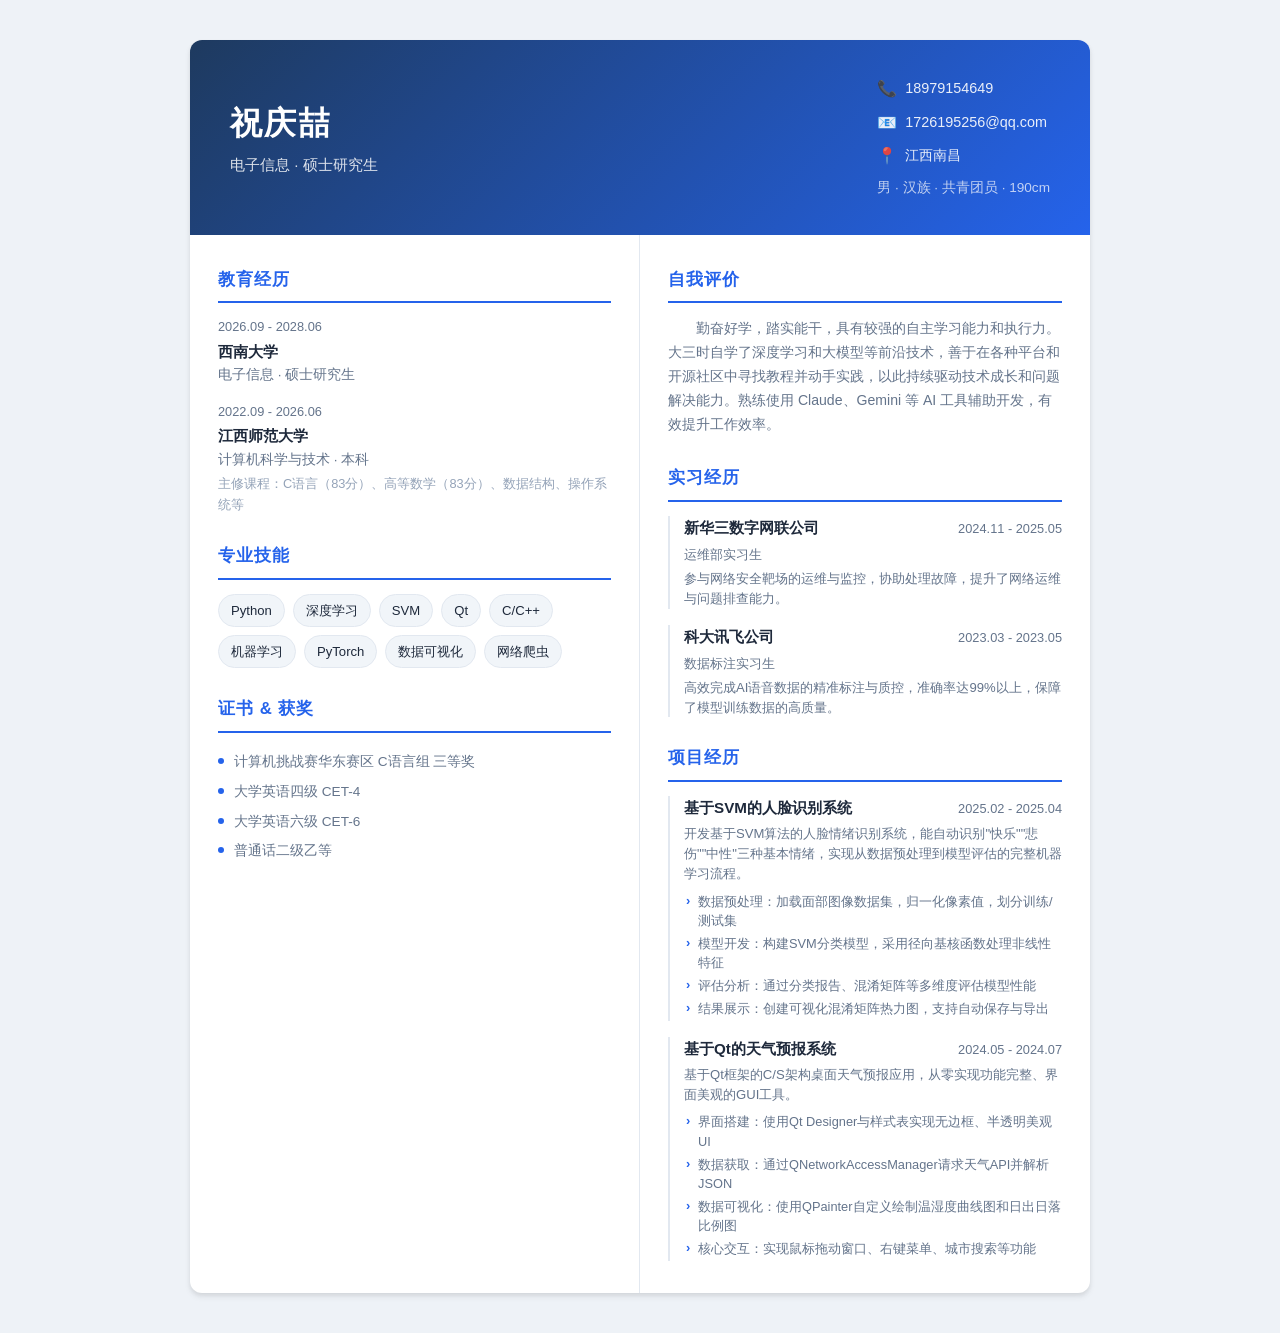
==== commit 30be4a2a: "合并远程分支，保留祝庆喆个人简历" ====
--- a/index.html
+++ b/index.html
@@ -8,7 +8,6 @@
 </head>
 <body>
     <div class="resume-container">
-        <!-- 头部 -->
         <header class="resume-header">
             <div class="header-left">
                 <h1 class="name">祝庆喆</h1>
@@ -34,9 +33,7 @@
         </header>
 
         <div class="resume-body">
-            <!-- 左侧 -->
             <div class="resume-left">
-                <!-- 教育经历 -->
                 <section class="section">
                     <h2 class="section-title">教育经历</h2>
                     <div class="edu-item">
@@ -52,7 +49,6 @@
                     </div>
                 </section>
 
-                <!-- 技能 -->
                 <section class="section">
                     <h2 class="section-title">专业技能</h2>
                     <div class="skills-tags">
@@ -68,7 +64,6 @@
                     </div>
                 </section>
 
-                <!-- 证书/获奖 -->
                 <section class="section">
                     <h2 class="section-title">证书 & 获奖</h2>
                     <ul class="award-list">
@@ -80,9 +75,7 @@
                 </section>
             </div>
 
-            <!-- 右侧 -->
             <div class="resume-right">
-                <!-- 自我评价 -->
                 <section class="section">
                     <h2 class="section-title">自我评价</h2>
                     <div class="self-eval">
@@ -90,7 +83,6 @@
                     </div>
                 </section>
 
-                <!-- 实习/工作经历 -->
                 <section class="section">
                     <h2 class="section-title">实习经历</h2>
                     <div class="timeline-item">
@@ -111,7 +103,6 @@
                     </div>
                 </section>
 
-                <!-- 项目经历 -->
                 <section class="section">
                     <h2 class="section-title">项目经历</h2>
                     <div class="timeline-item">
--- a/style.css
+++ b/style.css
@@ -0,0 +1,318 @@
+/* 祝庆喆 - 个人简历样式 */
+
+:root {
+    --color-primary: #2563eb;
+    --color-primary-light: #eff6ff;
+    --color-text: #1e293b;
+    --color-text-secondary: #64748b;
+    --color-bg: #f8fafc;
+    --color-card: #ffffff;
+    --color-border: #e2e8f0;
+    --color-tag-bg: #f1f5f9;
+    --radius-sm: 6px;
+    --radius-md: 12px;
+    --shadow: 0 1px 3px rgba(0,0,0,0.08), 0 1px 2px rgba(0,0,0,0.06);
+    --shadow-md: 0 4px 6px rgba(0,0,0,0.07), 0 2px 4px rgba(0,0,0,0.06);
+}
+
+* {
+    margin: 0;
+    padding: 0;
+    box-sizing: border-box;
+}
+
+body {
+    font-family: 'PingFang SC', 'Hiragino Sans GB', 'Microsoft YaHei', -apple-system, BlinkMacSystemFont, sans-serif;
+    background: #eef2f7;
+    color: var(--color-text);
+    line-height: 1.6;
+    padding: 40px 20px;
+}
+
+.resume-container {
+    max-width: 900px;
+    margin: 0 auto;
+    background: var(--color-card);
+    border-radius: var(--radius-md);
+    box-shadow: var(--shadow-md);
+    overflow: hidden;
+}
+
+/* 头部 */
+.resume-header {
+    background: linear-gradient(135deg, #1e3a5f 0%, #2563eb 100%);
+    color: #fff;
+    padding: 36px 40px;
+    display: flex;
+    justify-content: space-between;
+    align-items: center;
+}
+
+.header-left .name {
+    font-size: 2rem;
+    font-weight: 700;
+    letter-spacing: 2px;
+}
+
+.header-left .subtitle {
+    font-size: 0.95rem;
+    opacity: 0.85;
+    margin-top: 4px;
+}
+
+.header-right .info-item {
+    display: flex;
+    align-items: center;
+    gap: 8px;
+    font-size: 0.9rem;
+    margin-bottom: 8px;
+    opacity: 0.9;
+}
+
+.header-right .info-item:last-child {
+    margin-bottom: 0;
+}
+
+.info-icon {
+    font-size: 1rem;
+}
+
+.info-text {
+    font-size: 0.85rem;
+    opacity: 0.8;
+}
+
+/* 主体 */
+.resume-body {
+    display: grid;
+    grid-template-columns: 1fr 1fr;
+    gap: 0;
+}
+
+/* 左侧 */
+.resume-left {
+    padding: 32px 28px;
+    border-right: 1px solid var(--color-border);
+}
+
+/* 右侧 */
+.resume-right {
+    padding: 32px 28px;
+}
+
+/* Section */
+.section {
+    margin-bottom: 28px;
+}
+
+.section:last-child {
+    margin-bottom: 0;
+}
+
+.section-title {
+    font-size: 1.05rem;
+    font-weight: 700;
+    color: var(--color-primary);
+    margin-bottom: 14px;
+    padding-bottom: 8px;
+    border-bottom: 2px solid var(--color-primary);
+    letter-spacing: 1px;
+}
+
+/* 教育经历 */
+.edu-item {
+    margin-bottom: 16px;
+}
+
+.edu-item:last-child {
+    margin-bottom: 0;
+}
+
+.edu-period {
+    font-size: 0.8rem;
+    color: var(--color-text-secondary);
+    margin-bottom: 2px;
+}
+
+.edu-school {
+    font-size: 0.95rem;
+    font-weight: 600;
+    color: var(--color-text);
+}
+
+.edu-major {
+    font-size: 0.85rem;
+    color: var(--color-text-secondary);
+}
+
+.edu-courses {
+    font-size: 0.8rem;
+    color: #94a3b8;
+    margin-top: 4px;
+}
+
+/* 技能标签 */
+.skills-tags {
+    display: flex;
+    flex-wrap: wrap;
+    gap: 8px;
+}
+
+.skill-tag {
+    display: inline-block;
+    padding: 5px 12px;
+    background: var(--color-tag-bg);
+    border-radius: 20px;
+    font-size: 0.82rem;
+    color: var(--color-text);
+    border: 1px solid var(--color-border);
+}
+
+/* 获奖列表 */
+.award-list {
+    list-style: none;
+    padding: 0;
+}
+
+.award-list li {
+    font-size: 0.85rem;
+    color: var(--color-text-secondary);
+    padding: 4px 0;
+    padding-left: 16px;
+    position: relative;
+}
+
+.award-list li::before {
+    content: '';
+    position: absolute;
+    left: 0;
+    top: 11px;
+    width: 6px;
+    height: 6px;
+    border-radius: 50%;
+    background: var(--color-primary);
+}
+
+/* 项目细节 */
+.project-detail {
+    list-style: none;
+    padding: 0;
+    margin-top: 6px;
+}
+
+.project-detail li {
+    font-size: 0.8rem;
+    color: var(--color-text-secondary);
+    padding: 2px 0;
+    padding-left: 14px;
+    position: relative;
+}
+
+.project-detail li::before {
+    content: '›';
+    position: absolute;
+    left: 2px;
+    top: 1px;
+    color: var(--color-primary);
+    font-weight: 700;
+}
+
+/* 占位文字 */
+.placeholder-text {
+    color: #94a3b8;
+    font-size: 0.85rem;
+    font-style: italic;
+}
+
+/* 时间线项目 */
+.timeline-item {
+    margin-bottom: 16px;
+    position: relative;
+    padding-left: 14px;
+    border-left: 2px solid var(--color-border);
+}
+
+.timeline-item:last-child {
+    margin-bottom: 0;
+}
+
+.timeline-header {
+    display: flex;
+    justify-content: space-between;
+    align-items: baseline;
+    margin-bottom: 4px;
+}
+
+.timeline-title {
+    font-size: 0.95rem;
+    font-weight: 600;
+}
+
+.timeline-date {
+    font-size: 0.8rem;
+    color: var(--color-text-secondary);
+    white-space: nowrap;
+}
+
+.timeline-sub {
+    font-size: 0.82rem;
+    color: var(--color-text-secondary);
+    margin-bottom: 4px;
+}
+
+.timeline-desc {
+    font-size: 0.82rem;
+    color: var(--color-text-secondary);
+    line-height: 1.5;
+}
+
+/* 自我评价 */
+.self-eval p {
+    font-size: 0.88rem;
+    color: var(--color-text-secondary);
+    line-height: 1.7;
+    text-indent: 2em;
+}
+
+/* 响应式 */
+@media (max-width: 700px) {
+    .resume-header {
+        flex-direction: column;
+        gap: 16px;
+        padding: 24px 20px;
+    }
+
+    .resume-body {
+        grid-template-columns: 1fr;
+    }
+
+    .resume-left {
+        border-right: none;
+        border-bottom: 1px solid var(--color-border);
+    }
+
+    .resume-left,
+    .resume-right {
+        padding: 20px;
+    }
+}
+
+/* 打印样式 */
+@media print {
+    body {
+        background: #fff;
+        padding: 0;
+    }
+
+    .resume-container {
+        box-shadow: none;
+        border-radius: 0;
+        max-width: 100%;
+    }
+
+    .resume-header {
+        background: #1e3a5f !important;
+        -webkit-print-color-adjust: exact;
+        print-color-adjust: exact;
+    }
+}
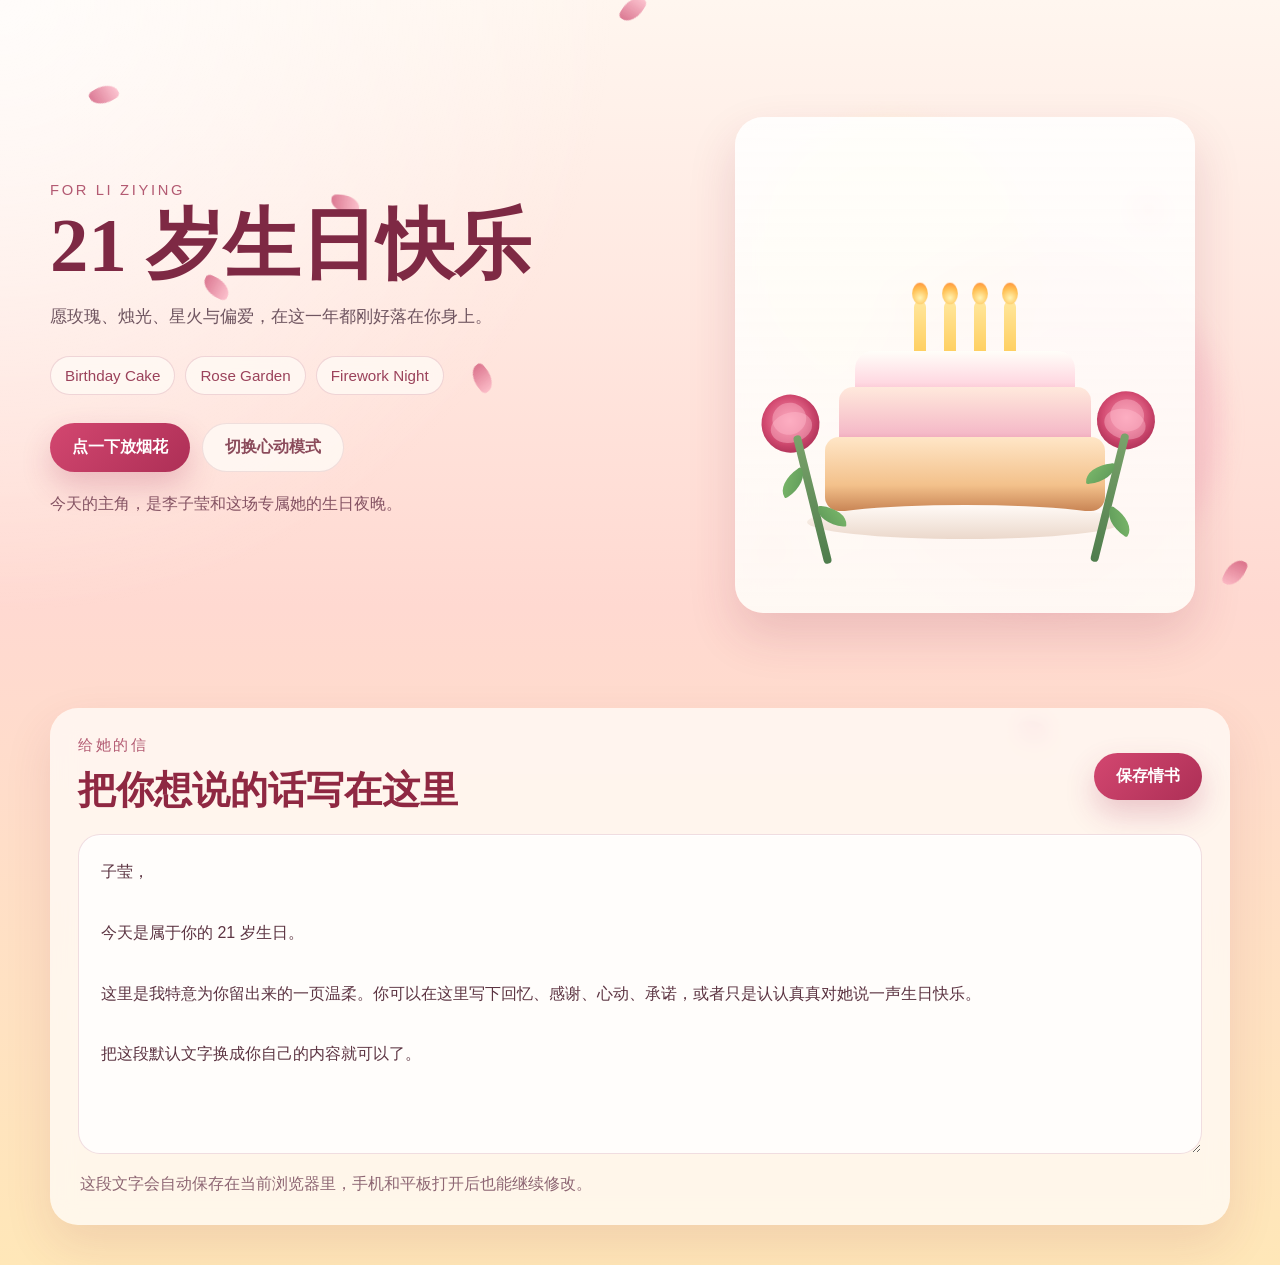
==== commit 47a49d8e: "Add root index.html with redirect and .nojekyll for GitHub Pages" ====
--- a/index.html
+++ b/index.html
@@ -1,143 +1,14 @@
 <!DOCTYPE html>
 <html lang="zh-CN">
 <head>
-    <meta charset="UTF-8">
-    <meta name="viewport" content="width=device-width, initial-scale=1.0">
-    <title>祝庆喆 - 个人简历</title>
-    <link rel="stylesheet" href="style.css">
+  <meta charset="UTF-8" />
+  <meta http-equiv="refresh" content="0;url=liziying-birthday/" />
+  <meta name="viewport" content="width=device-width, initial-scale=1.0" />
+  <title>李子莹 21 岁生日快乐</title>
 </head>
 <body>
-    <div class="resume-container">
-        <header class="resume-header">
-            <div class="header-left">
-                <h1 class="name">祝庆喆</h1>
-                <p class="subtitle">电子信息 · 硕士研究生</p>
-            </div>
-            <div class="header-right">
-                <div class="info-item">
-                    <span class="info-icon">📞</span>
-                    <span>18979154649</span>
-                </div>
-                <div class="info-item">
-                    <span class="info-icon">📧</span>
-                    <span>1726195256@qq.com</span>
-                </div>
-                <div class="info-item">
-                    <span class="info-icon">📍</span>
-                    <span>江西南昌</span>
-                </div>
-                <div class="info-item">
-                    <span class="info-text">男 · 汉族 · 共青团员 · 190cm</span>
-                </div>
-            </div>
-        </header>
-
-        <div class="resume-body">
-            <div class="resume-left">
-                <section class="section">
-                    <h2 class="section-title">教育经历</h2>
-                    <div class="edu-item">
-                        <div class="edu-period">2026.09 - 2028.06</div>
-                        <div class="edu-school">西南大学</div>
-                        <div class="edu-major">电子信息 · 硕士研究生</div>
-                    </div>
-                    <div class="edu-item">
-                        <div class="edu-period">2022.09 - 2026.06</div>
-                        <div class="edu-school">江西师范大学</div>
-                        <div class="edu-major">计算机科学与技术 · 本科</div>
-                        <div class="edu-courses">主修课程：C语言（83分）、高等数学（83分）、数据结构、操作系统等</div>
-                    </div>
-                </section>
-
-                <section class="section">
-                    <h2 class="section-title">专业技能</h2>
-                    <div class="skills-tags">
-                        <span class="skill-tag">Python</span>
-                        <span class="skill-tag">深度学习</span>
-                        <span class="skill-tag">SVM</span>
-                        <span class="skill-tag">Qt</span>
-                        <span class="skill-tag">C/C++</span>
-                        <span class="skill-tag">机器学习</span>
-                        <span class="skill-tag">PyTorch</span>
-                        <span class="skill-tag">数据可视化</span>
-                        <span class="skill-tag">网络爬虫</span>
-                    </div>
-                </section>
-
-                <section class="section">
-                    <h2 class="section-title">证书 & 获奖</h2>
-                    <ul class="award-list">
-                        <li>计算机挑战赛华东赛区 C语言组 三等奖</li>
-                        <li>大学英语四级 CET-4</li>
-                        <li>大学英语六级 CET-6</li>
-                        <li>普通话二级乙等</li>
-                    </ul>
-                </section>
-            </div>
-
-            <div class="resume-right">
-                <section class="section">
-                    <h2 class="section-title">自我评价</h2>
-                    <div class="self-eval">
-                        <p>勤奋好学，踏实能干，具有较强的自主学习能力和执行力。大三时自学了深度学习和大模型等前沿技术，善于在各种平台和开源社区中寻找教程并动手实践，以此持续驱动技术成长和问题解决能力。熟练使用 Claude、Gemini 等 AI 工具辅助开发，有效提升工作效率。</p>
-                    </div>
-                </section>
-
-                <section class="section">
-                    <h2 class="section-title">实习经历</h2>
-                    <div class="timeline-item">
-                        <div class="timeline-header">
-                            <span class="timeline-title">新华三数字网联公司</span>
-                            <span class="timeline-date">2024.11 - 2025.05</span>
-                        </div>
-                        <div class="timeline-sub">运维部实习生</div>
-                        <div class="timeline-desc">参与网络安全靶场的运维与监控，协助处理故障，提升了网络运维与问题排查能力。</div>
-                    </div>
-                    <div class="timeline-item">
-                        <div class="timeline-header">
-                            <span class="timeline-title">科大讯飞公司</span>
-                            <span class="timeline-date">2023.03 - 2023.05</span>
-                        </div>
-                        <div class="timeline-sub">数据标注实习生</div>
-                        <div class="timeline-desc">高效完成AI语音数据的精准标注与质控，准确率达99%以上，保障了模型训练数据的高质量。</div>
-                    </div>
-                </section>
-
-                <section class="section">
-                    <h2 class="section-title">项目经历</h2>
-                    <div class="timeline-item">
-                        <div class="timeline-header">
-                            <span class="timeline-title">基于SVM的人脸识别系统</span>
-                            <span class="timeline-date">2025.02 - 2025.04</span>
-                        </div>
-                        <div class="timeline-desc">
-                            <p>开发基于SVM算法的人脸情绪识别系统，能自动识别"快乐""悲伤""中性"三种基本情绪，实现从数据预处理到模型评估的完整机器学习流程。</p>
-                            <ul class="project-detail">
-                                <li>数据预处理：加载面部图像数据集，归一化像素值，划分训练/测试集</li>
-                                <li>模型开发：构建SVM分类模型，采用径向基核函数处理非线性特征</li>
-                                <li>评估分析：通过分类报告、混淆矩阵等多维度评估模型性能</li>
-                                <li>结果展示：创建可视化混淆矩阵热力图，支持自动保存与导出</li>
-                            </ul>
-                        </div>
-                    </div>
-                    <div class="timeline-item">
-                        <div class="timeline-header">
-                            <span class="timeline-title">基于Qt的天气预报系统</span>
-                            <span class="timeline-date">2024.05 - 2024.07</span>
-                        </div>
-                        <div class="timeline-desc">
-                            <p>基于Qt框架的C/S架构桌面天气预报应用，从零实现功能完整、界面美观的GUI工具。</p>
-                            <ul class="project-detail">
-                                <li>界面搭建：使用Qt Designer与样式表实现无边框、半透明美观UI</li>
-                                <li>数据获取：通过QNetworkAccessManager请求天气API并解析JSON</li>
-                                <li>数据可视化：使用QPainter自定义绘制温湿度曲线图和日出日落比例图</li>
-                                <li>核心交互：实现鼠标拖动窗口、右键菜单、城市搜索等功能</li>
-                            </ul>
-                        </div>
-                    </div>
-                </section>
-            </div>
-        </div>
-    </div>
+  <p style="text-align:center;margin-top:40vh;font-family:sans-serif;">
+    正在跳转... <a href="liziying-birthday/">点这里进入</a>
+  </p>
 </body>
 </html>
